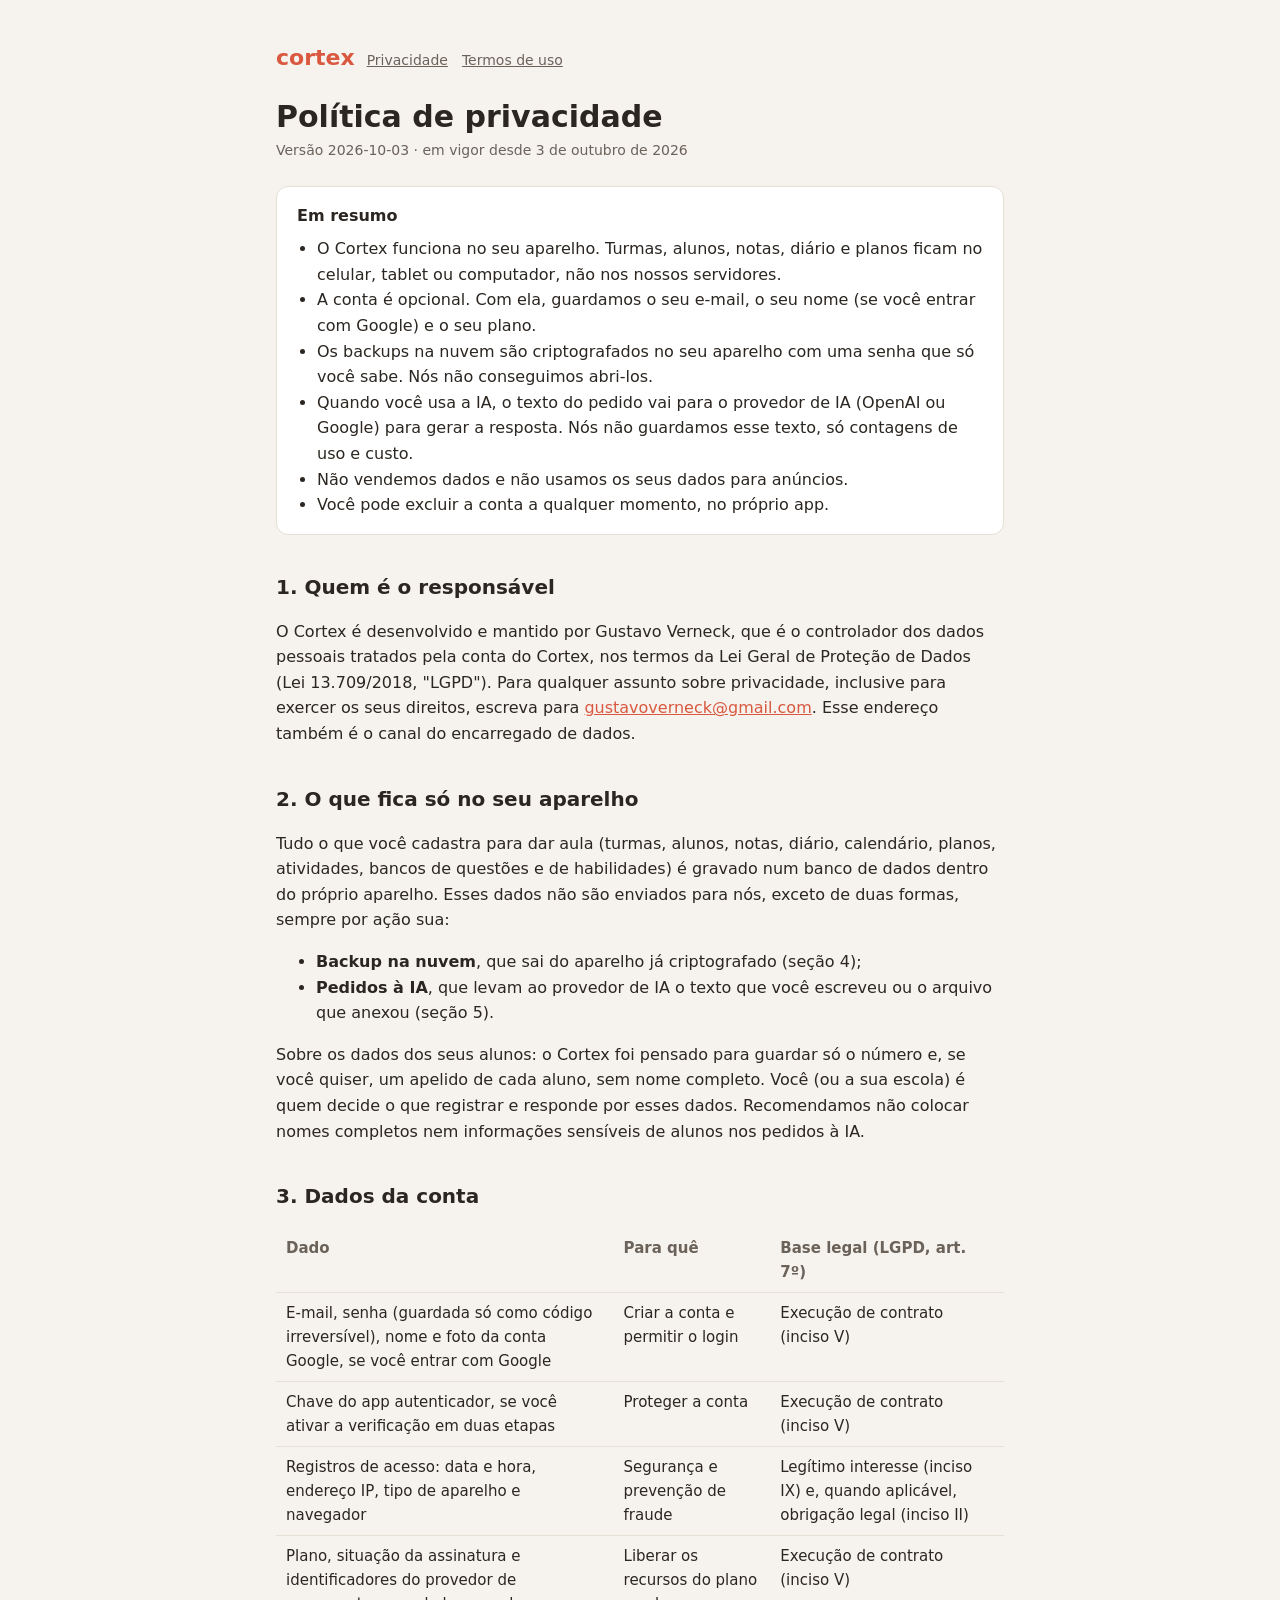
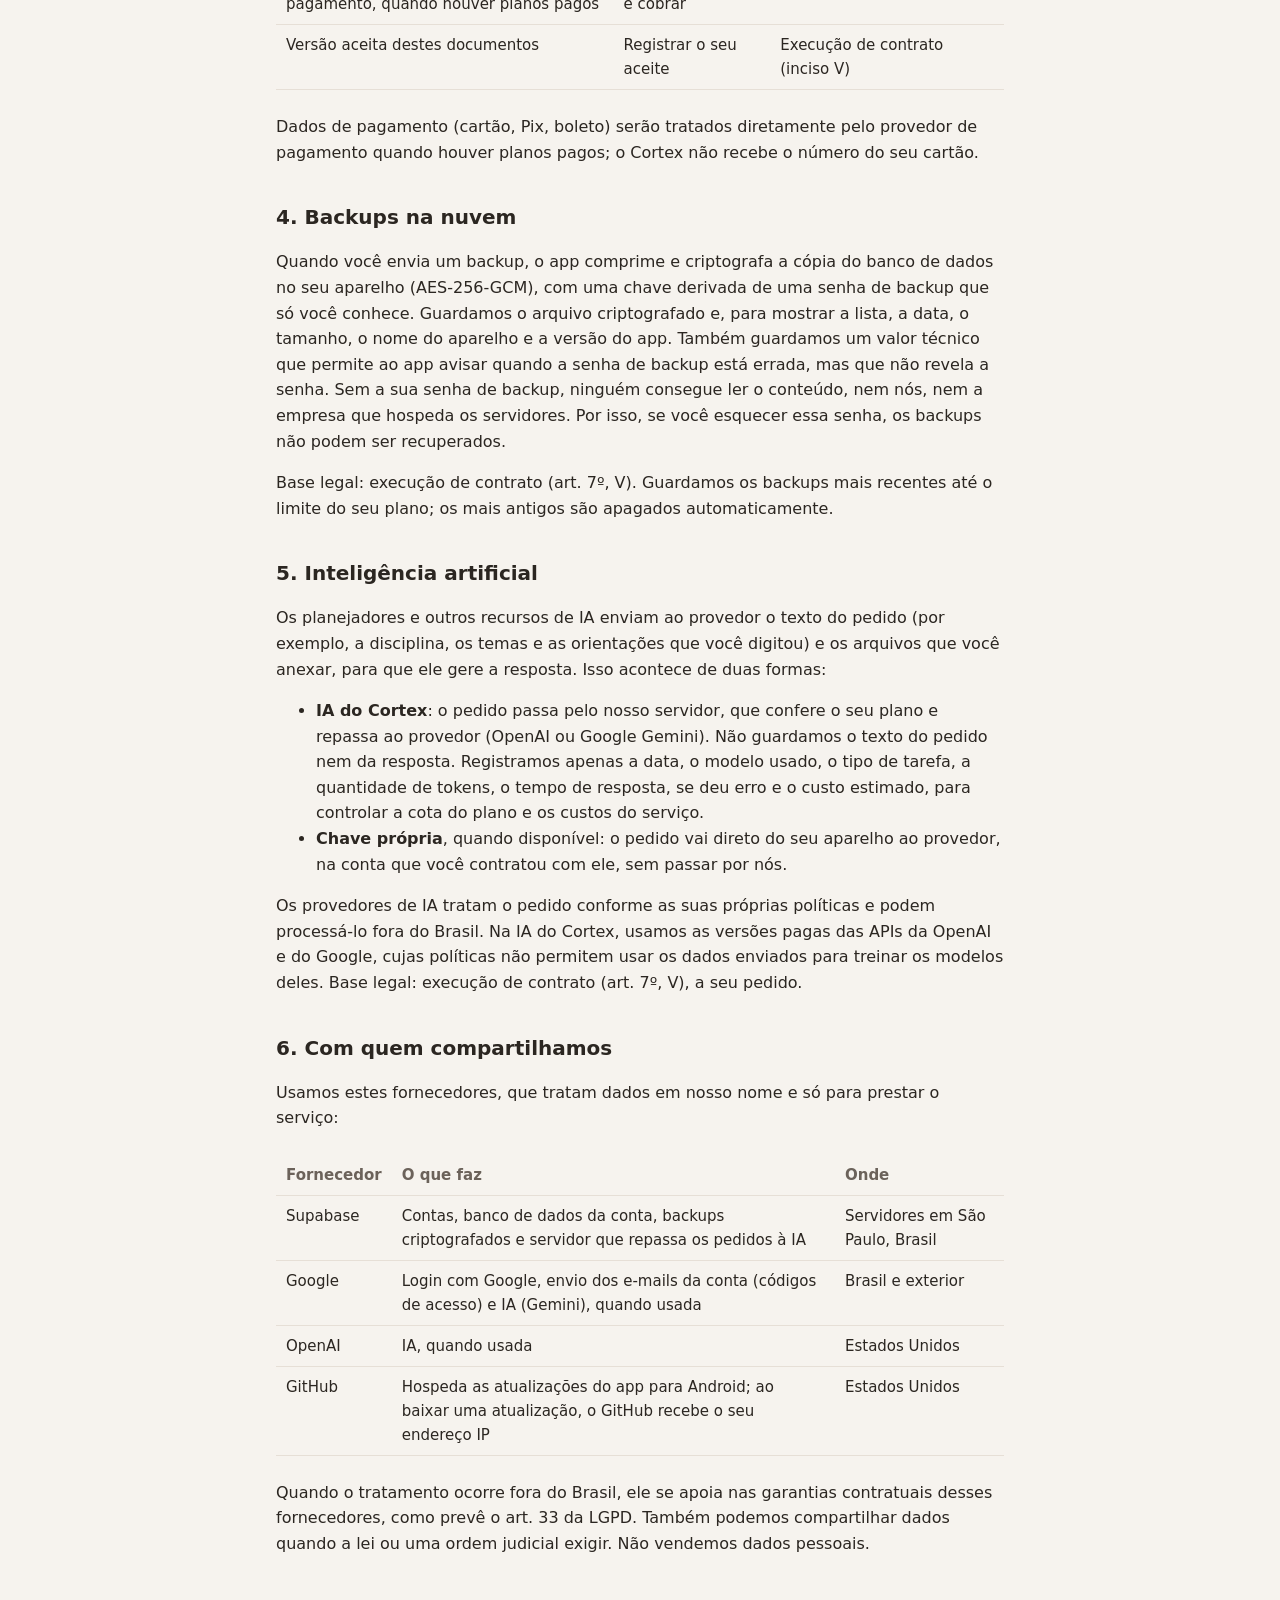
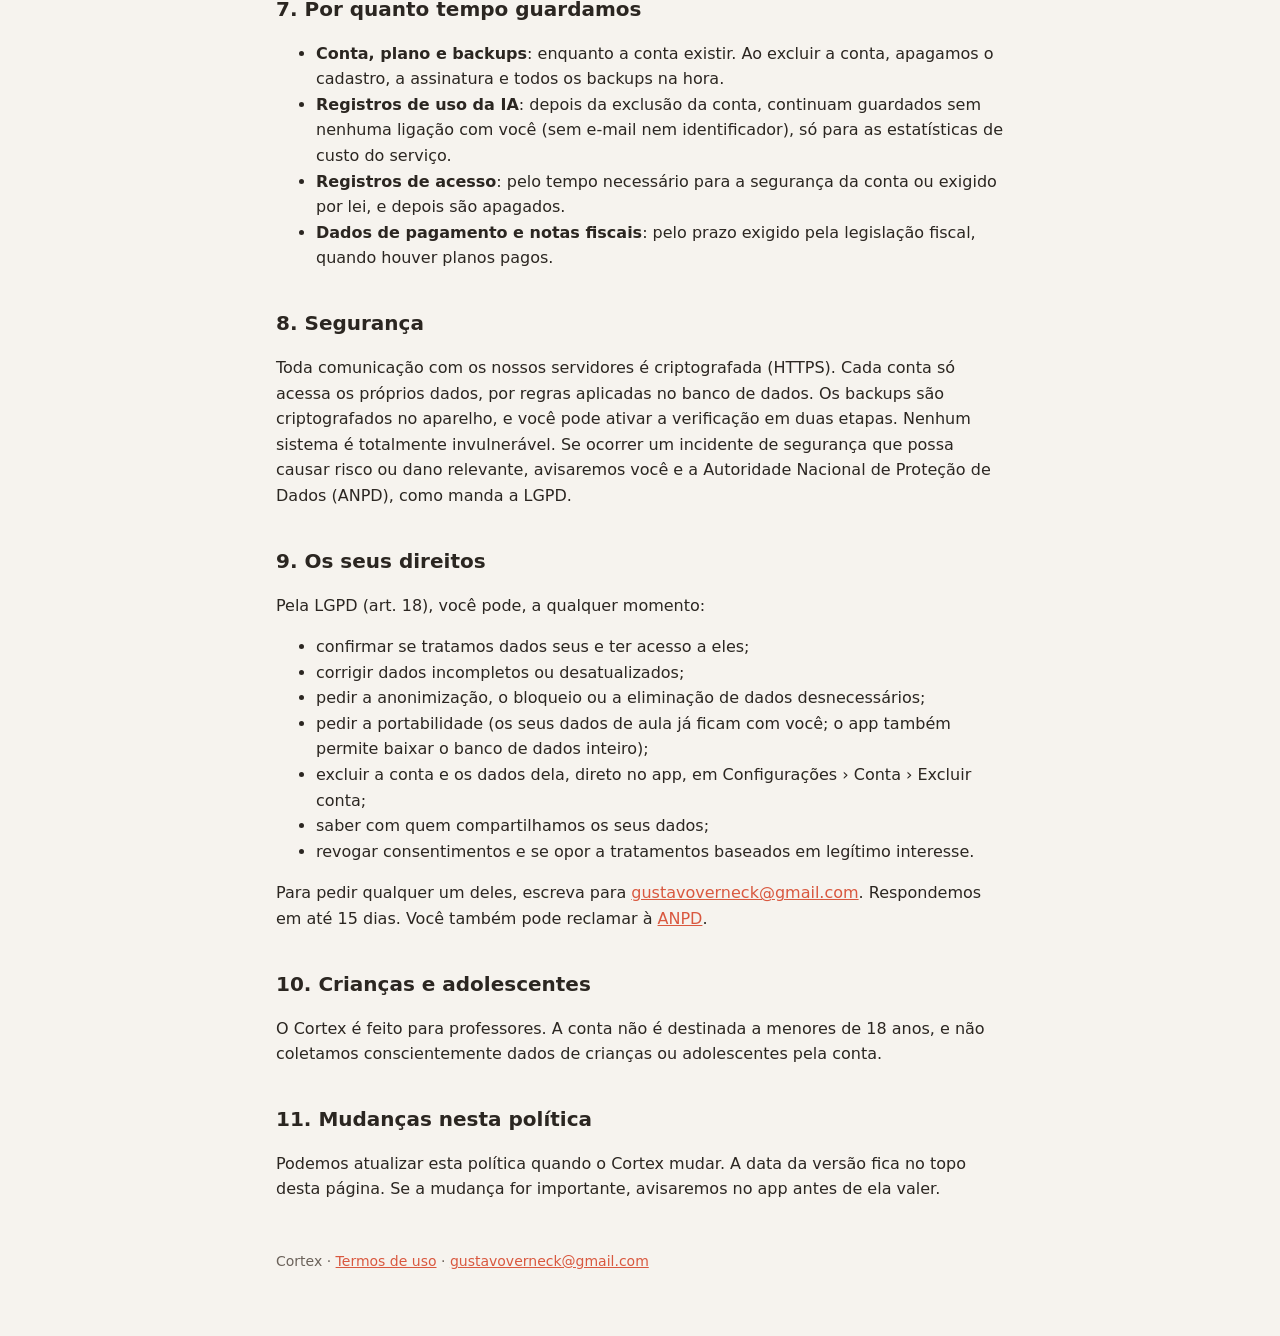
==== privacidade.html @ 9cc3bcda "Política de privacidade e termos de uso do Cortex Páginas públicas para o GitHub Pages (exigidas pel" ====
<!doctype html>
<html lang="pt-BR">
<head>
<meta charset="utf-8">
<meta name="viewport" content="width=device-width, initial-scale=1">
<title>Política de privacidade · Cortex</title>
<meta name="description" content="Como o Cortex trata os seus dados pessoais.">
<link rel="stylesheet" href="style.css">
</head>
<body>
<main>
<header><a class="brand" href="./">cortex</a><nav><a href="privacidade.html">Privacidade</a><a href="termos.html">Termos de uso</a></nav></header>

<h1>Política de privacidade</h1>
<p class="updated">Versão 2026-10-03 · em vigor desde 3 de outubro de 2026</p>

<div class="summary">
<strong>Em resumo</strong>
<ul>
<li>O Cortex funciona no seu aparelho. Turmas, alunos, notas, diário e planos ficam no celular, tablet ou computador, não nos nossos servidores.</li>
<li>A conta é opcional. Com ela, guardamos o seu e-mail, o seu nome (se você entrar com Google) e o seu plano.</li>
<li>Os backups na nuvem são criptografados no seu aparelho com uma senha que só você sabe. Nós não conseguimos abri-los.</li>
<li>Quando você usa a IA, o texto do pedido vai para o provedor de IA (OpenAI ou Google) para gerar a resposta. Nós não guardamos esse texto, só contagens de uso e custo.</li>
<li>Não vendemos dados e não usamos os seus dados para anúncios.</li>
<li>Você pode excluir a conta a qualquer momento, no próprio app.</li>
</ul>
</div>

<h2>1. Quem é o responsável</h2>
<p>O Cortex é desenvolvido e mantido por Gustavo Verneck, que é o controlador dos dados pessoais tratados pela conta do Cortex, nos termos da Lei Geral de Proteção de Dados (Lei 13.709/2018, "LGPD"). Para qualquer assunto sobre privacidade, inclusive para exercer os seus direitos, escreva para <a href="mailto:gustavoverneck@gmail.com">gustavoverneck@gmail.com</a>. Esse endereço também é o canal do encarregado de dados.</p>

<h2>2. O que fica só no seu aparelho</h2>
<p>Tudo o que você cadastra para dar aula (turmas, alunos, notas, diário, calendário, planos, atividades, bancos de questões e de habilidades) é gravado num banco de dados dentro do próprio aparelho. Esses dados não são enviados para nós, exceto de duas formas, sempre por ação sua:</p>
<ul>
<li><strong>Backup na nuvem</strong>, que sai do aparelho já criptografado (seção 4);</li>
<li><strong>Pedidos à IA</strong>, que levam ao provedor de IA o texto que você escreveu ou o arquivo que anexou (seção 5).</li>
</ul>
<p>Sobre os dados dos seus alunos: o Cortex foi pensado para guardar só o número e, se você quiser, um apelido de cada aluno, sem nome completo. Você (ou a sua escola) é quem decide o que registrar e responde por esses dados. Recomendamos não colocar nomes completos nem informações sensíveis de alunos nos pedidos à IA.</p>

<h2>3. Dados da conta</h2>
<div class="table-scroll"><table>
<thead><tr><th>Dado</th><th>Para quê</th><th>Base legal (LGPD, art. 7º)</th></tr></thead>
<tbody>
<tr><td>E-mail, senha (guardada só como código irreversível), nome e foto da conta Google, se você entrar com Google</td><td>Criar a conta e permitir o login</td><td>Execução de contrato (inciso V)</td></tr>
<tr><td>Chave do app autenticador, se você ativar a verificação em duas etapas</td><td>Proteger a conta</td><td>Execução de contrato (inciso V)</td></tr>
<tr><td>Registros de acesso: data e hora, endereço IP, tipo de aparelho e navegador</td><td>Segurança e prevenção de fraude</td><td>Legítimo interesse (inciso IX) e, quando aplicável, obrigação legal (inciso II)</td></tr>
<tr><td>Plano, situação da assinatura e identificadores do provedor de pagamento, quando houver planos pagos</td><td>Liberar os recursos do plano e cobrar</td><td>Execução de contrato (inciso V)</td></tr>
<tr><td>Versão aceita destes documentos</td><td>Registrar o seu aceite</td><td>Execução de contrato (inciso V)</td></tr>
</tbody></table></div>
<p>Dados de pagamento (cartão, Pix, boleto) serão tratados diretamente pelo provedor de pagamento quando houver planos pagos; o Cortex não recebe o número do seu cartão.</p>

<h2>4. Backups na nuvem</h2>
<p>Quando você envia um backup, o app comprime e criptografa a cópia do banco de dados no seu aparelho (AES-256-GCM), com uma chave derivada de uma senha de backup que só você conhece. Guardamos o arquivo criptografado e, para mostrar a lista, a data, o tamanho, o nome do aparelho e a versão do app. Também guardamos um valor técnico que permite ao app avisar quando a senha de backup está errada, mas que não revela a senha. Sem a sua senha de backup, ninguém consegue ler o conteúdo, nem nós, nem a empresa que hospeda os servidores. Por isso, se você esquecer essa senha, os backups não podem ser recuperados.</p>
<p>Base legal: execução de contrato (art. 7º, V). Guardamos os backups mais recentes até o limite do seu plano; os mais antigos são apagados automaticamente.</p>

<h2>5. Inteligência artificial</h2>
<p>Os planejadores e outros recursos de IA enviam ao provedor o texto do pedido (por exemplo, a disciplina, os temas e as orientações que você digitou) e os arquivos que você anexar, para que ele gere a resposta. Isso acontece de duas formas:</p>
<ul>
<li><strong>IA do Cortex</strong>: o pedido passa pelo nosso servidor, que confere o seu plano e repassa ao provedor (OpenAI ou Google Gemini). Não guardamos o texto do pedido nem da resposta. Registramos apenas a data, o modelo usado, o tipo de tarefa, a quantidade de tokens, o tempo de resposta, se deu erro e o custo estimado, para controlar a cota do plano e os custos do serviço.</li>
<li><strong>Chave própria</strong>, quando disponível: o pedido vai direto do seu aparelho ao provedor, na conta que você contratou com ele, sem passar por nós.</li>
</ul>
<p>Os provedores de IA tratam o pedido conforme as suas próprias políticas e podem processá-lo fora do Brasil. Na IA do Cortex, usamos as versões pagas das APIs da OpenAI e do Google, cujas políticas não permitem usar os dados enviados para treinar os modelos deles. Base legal: execução de contrato (art. 7º, V), a seu pedido.</p>

<h2>6. Com quem compartilhamos</h2>
<p>Usamos estes fornecedores, que tratam dados em nosso nome e só para prestar o serviço:</p>
<div class="table-scroll"><table>
<thead><tr><th>Fornecedor</th><th>O que faz</th><th>Onde</th></tr></thead>
<tbody>
<tr><td>Supabase</td><td>Contas, banco de dados da conta, backups criptografados e servidor que repassa os pedidos à IA</td><td>Servidores em São Paulo, Brasil</td></tr>
<tr><td>Google</td><td>Login com Google, envio dos e-mails da conta (códigos de acesso) e IA (Gemini), quando usada</td><td>Brasil e exterior</td></tr>
<tr><td>OpenAI</td><td>IA, quando usada</td><td>Estados Unidos</td></tr>
<tr><td>GitHub</td><td>Hospeda as atualizações do app para Android; ao baixar uma atualização, o GitHub recebe o seu endereço IP</td><td>Estados Unidos</td></tr>
</tbody></table></div>
<p>Quando o tratamento ocorre fora do Brasil, ele se apoia nas garantias contratuais desses fornecedores, como prevê o art. 33 da LGPD. Também podemos compartilhar dados quando a lei ou uma ordem judicial exigir. Não vendemos dados pessoais.</p>

<h2>7. Por quanto tempo guardamos</h2>
<ul>
<li><strong>Conta, plano e backups</strong>: enquanto a conta existir. Ao excluir a conta, apagamos o cadastro, a assinatura e todos os backups na hora.</li>
<li><strong>Registros de uso da IA</strong>: depois da exclusão da conta, continuam guardados sem nenhuma ligação com você (sem e-mail nem identificador), só para as estatísticas de custo do serviço.</li>
<li><strong>Registros de acesso</strong>: pelo tempo necessário para a segurança da conta ou exigido por lei, e depois são apagados.</li>
<li><strong>Dados de pagamento e notas fiscais</strong>: pelo prazo exigido pela legislação fiscal, quando houver planos pagos.</li>
</ul>

<h2>8. Segurança</h2>
<p>Toda comunicação com os nossos servidores é criptografada (HTTPS). Cada conta só acessa os próprios dados, por regras aplicadas no banco de dados. Os backups são criptografados no aparelho, e você pode ativar a verificação em duas etapas. Nenhum sistema é totalmente invulnerável. Se ocorrer um incidente de segurança que possa causar risco ou dano relevante, avisaremos você e a Autoridade Nacional de Proteção de Dados (ANPD), como manda a LGPD.</p>

<h2>9. Os seus direitos</h2>
<p>Pela LGPD (art. 18), você pode, a qualquer momento:</p>
<ul>
<li>confirmar se tratamos dados seus e ter acesso a eles;</li>
<li>corrigir dados incompletos ou desatualizados;</li>
<li>pedir a anonimização, o bloqueio ou a eliminação de dados desnecessários;</li>
<li>pedir a portabilidade (os seus dados de aula já ficam com você; o app também permite baixar o banco de dados inteiro);</li>
<li>excluir a conta e os dados dela, direto no app, em Configurações › Conta › Excluir conta;</li>
<li>saber com quem compartilhamos os seus dados;</li>
<li>revogar consentimentos e se opor a tratamentos baseados em legítimo interesse.</li>
</ul>
<p>Para pedir qualquer um deles, escreva para <a href="mailto:gustavoverneck@gmail.com">gustavoverneck@gmail.com</a>. Respondemos em até 15 dias. Você também pode reclamar à <a href="https://www.gov.br/anpd">ANPD</a>.</p>

<h2>10. Crianças e adolescentes</h2>
<p>O Cortex é feito para professores. A conta não é destinada a menores de 18 anos, e não coletamos conscientemente dados de crianças ou adolescentes pela conta.</p>

<h2>11. Mudanças nesta política</h2>
<p>Podemos atualizar esta política quando o Cortex mudar. A data da versão fica no topo desta página. Se a mudança for importante, avisaremos no app antes de ela valer.</p>

<footer>Cortex · <a href="termos.html">Termos de uso</a> · <a href="mailto:gustavoverneck@gmail.com">gustavoverneck@gmail.com</a></footer>
</main>
</body>
</html>
---- style.css ----
:root { color-scheme: light dark; --bg: #f6f3ee; --text: #2b2621; --muted: #6b625a; --accent: #d9583f; --card: #ffffff; --line: #e6dfd6; }
@media (prefers-color-scheme: dark) { :root { --bg: #14110f; --text: #ece6df; --muted: #a39a90; --accent: #f08a73; --card: #1d1916; --line: #322b26; } }
* { box-sizing: border-box; }
body { margin: 0; background: var(--bg); color: var(--text); font: 16px/1.6 system-ui, -apple-system, "Segoe UI", Roboto, sans-serif; }
main { max-width: 760px; margin: 0 auto; padding: 40px 16px 64px; }
header { display: flex; align-items: baseline; gap: 12px; margin-bottom: 8px; }
.brand { color: var(--accent); font-weight: 800; font-size: 22px; text-decoration: none; }
nav a { color: var(--muted); margin-right: 14px; font-size: 14px; }
h1 { font-size: 30px; line-height: 1.2; margin: 24px 0 4px; }
h2 { font-size: 20px; margin: 36px 0 8px; }
h3 { font-size: 16px; margin: 20px 0 4px; }
.updated { color: var(--muted); font-size: 14px; margin: 0 0 24px; }
.summary { background: var(--card); border: 1px solid var(--line); border-radius: 12px; padding: 16px 20px; }
.summary ul { margin: 8px 0 0; padding-left: 20px; }
table { width: 100%; border-collapse: collapse; font-size: 15px; margin: 8px 0; }
th, td { text-align: left; vertical-align: top; padding: 8px 10px; border-bottom: 1px solid var(--line); }
th { color: var(--muted); font-weight: 600; }
.table-scroll { overflow-x: auto; }
a { color: var(--accent); }
footer { margin-top: 48px; color: var(--muted); font-size: 14px; }
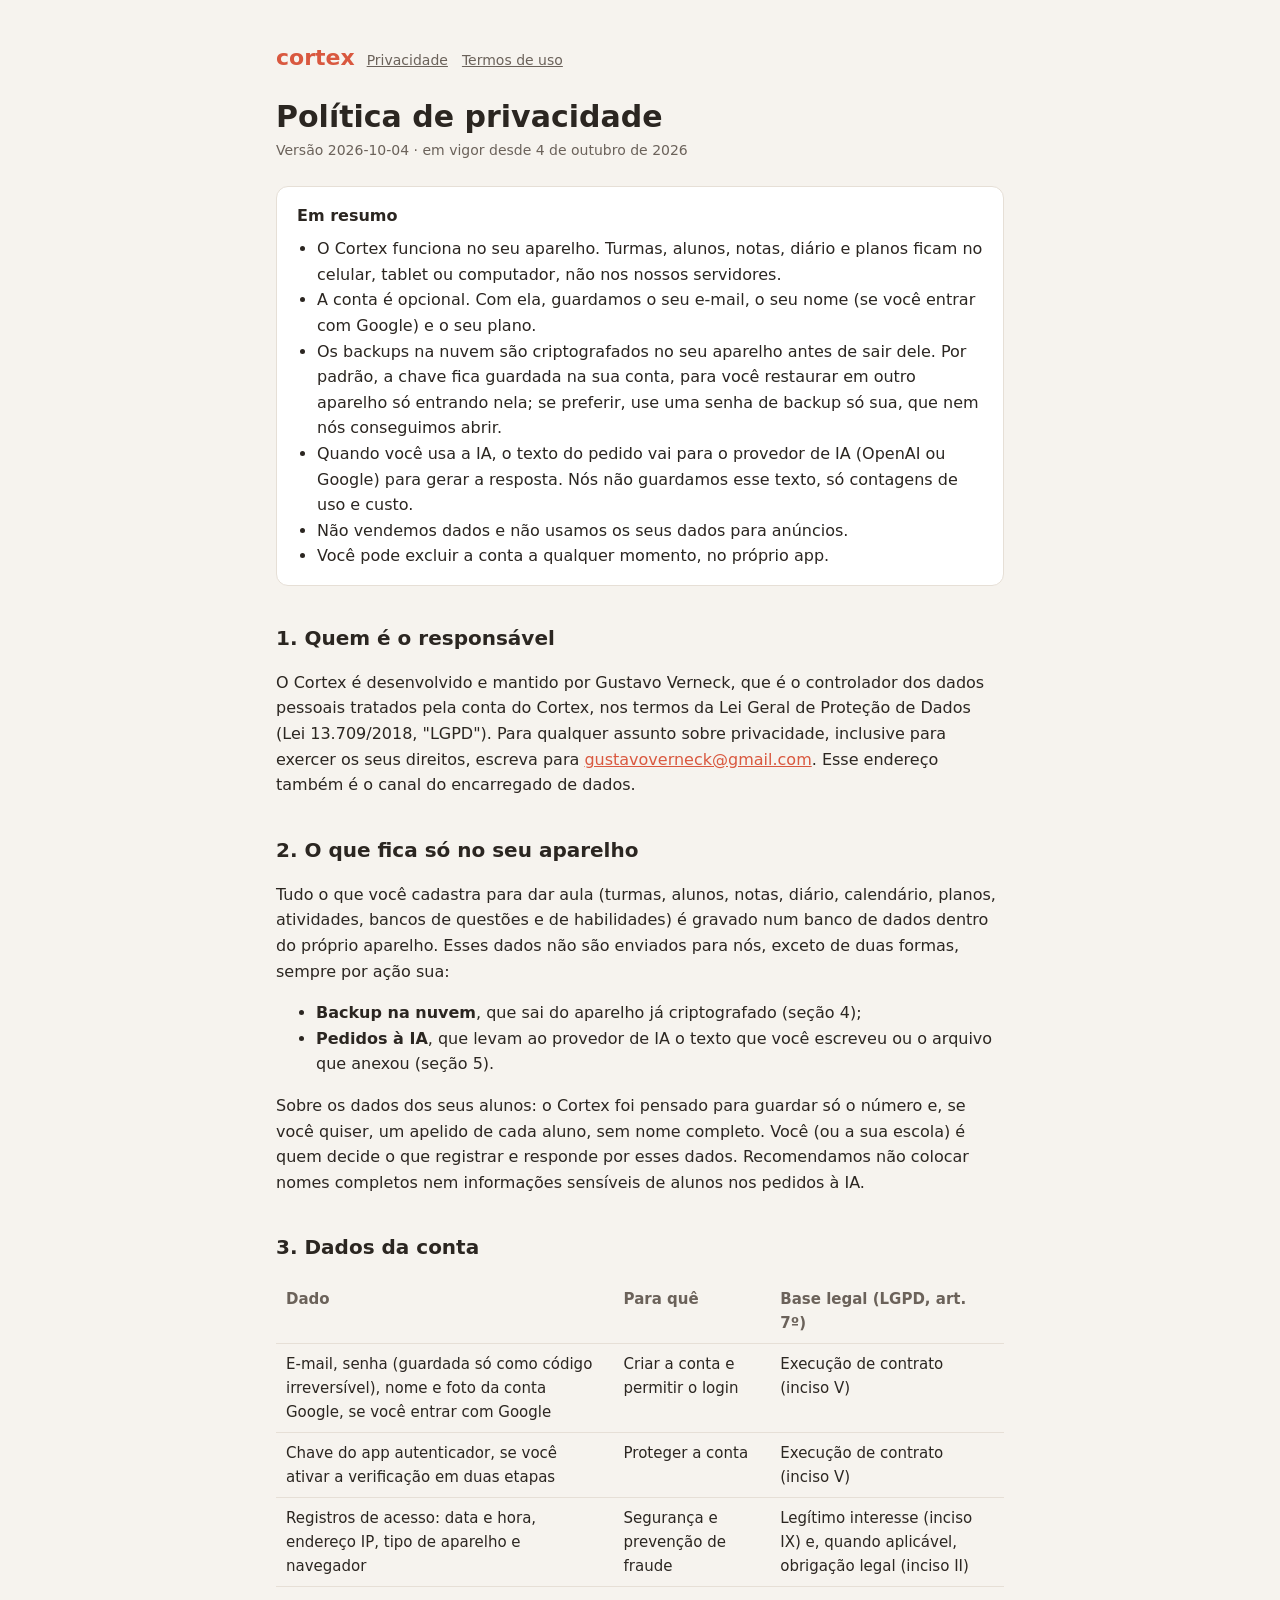
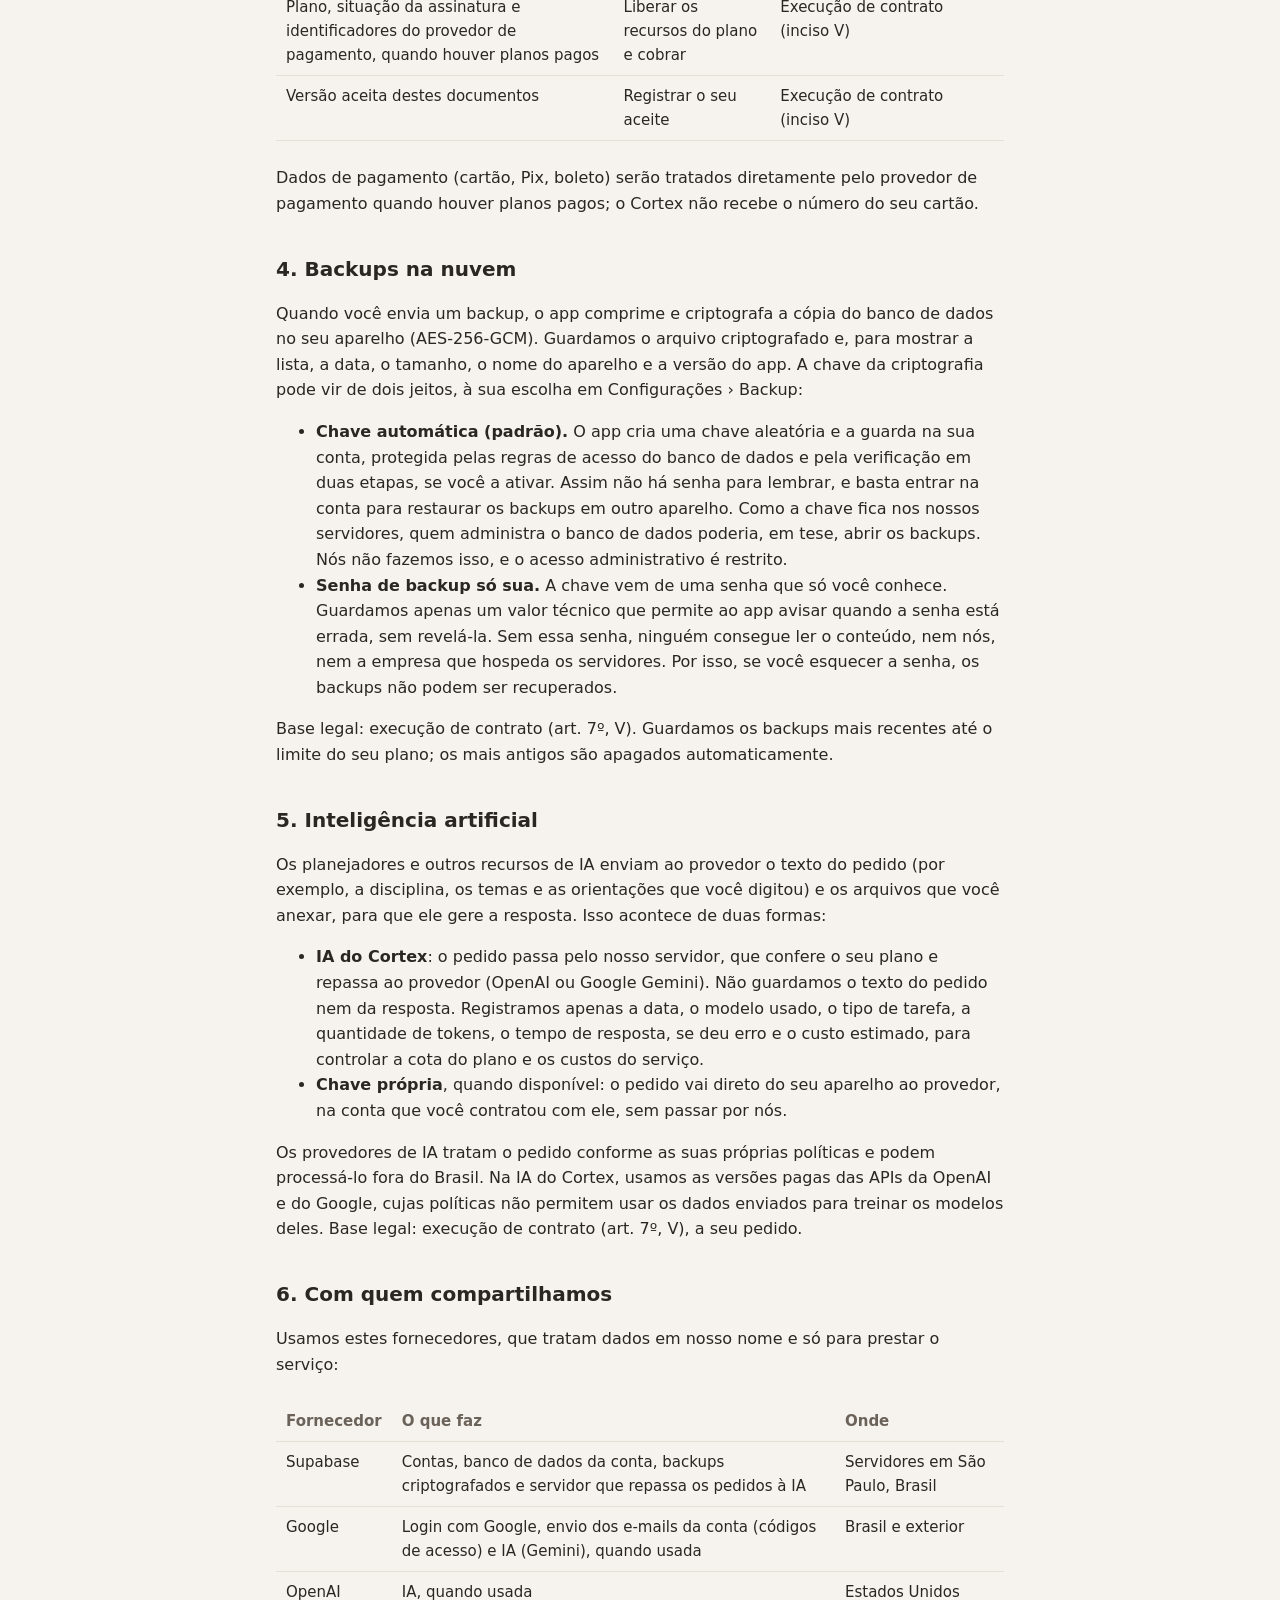
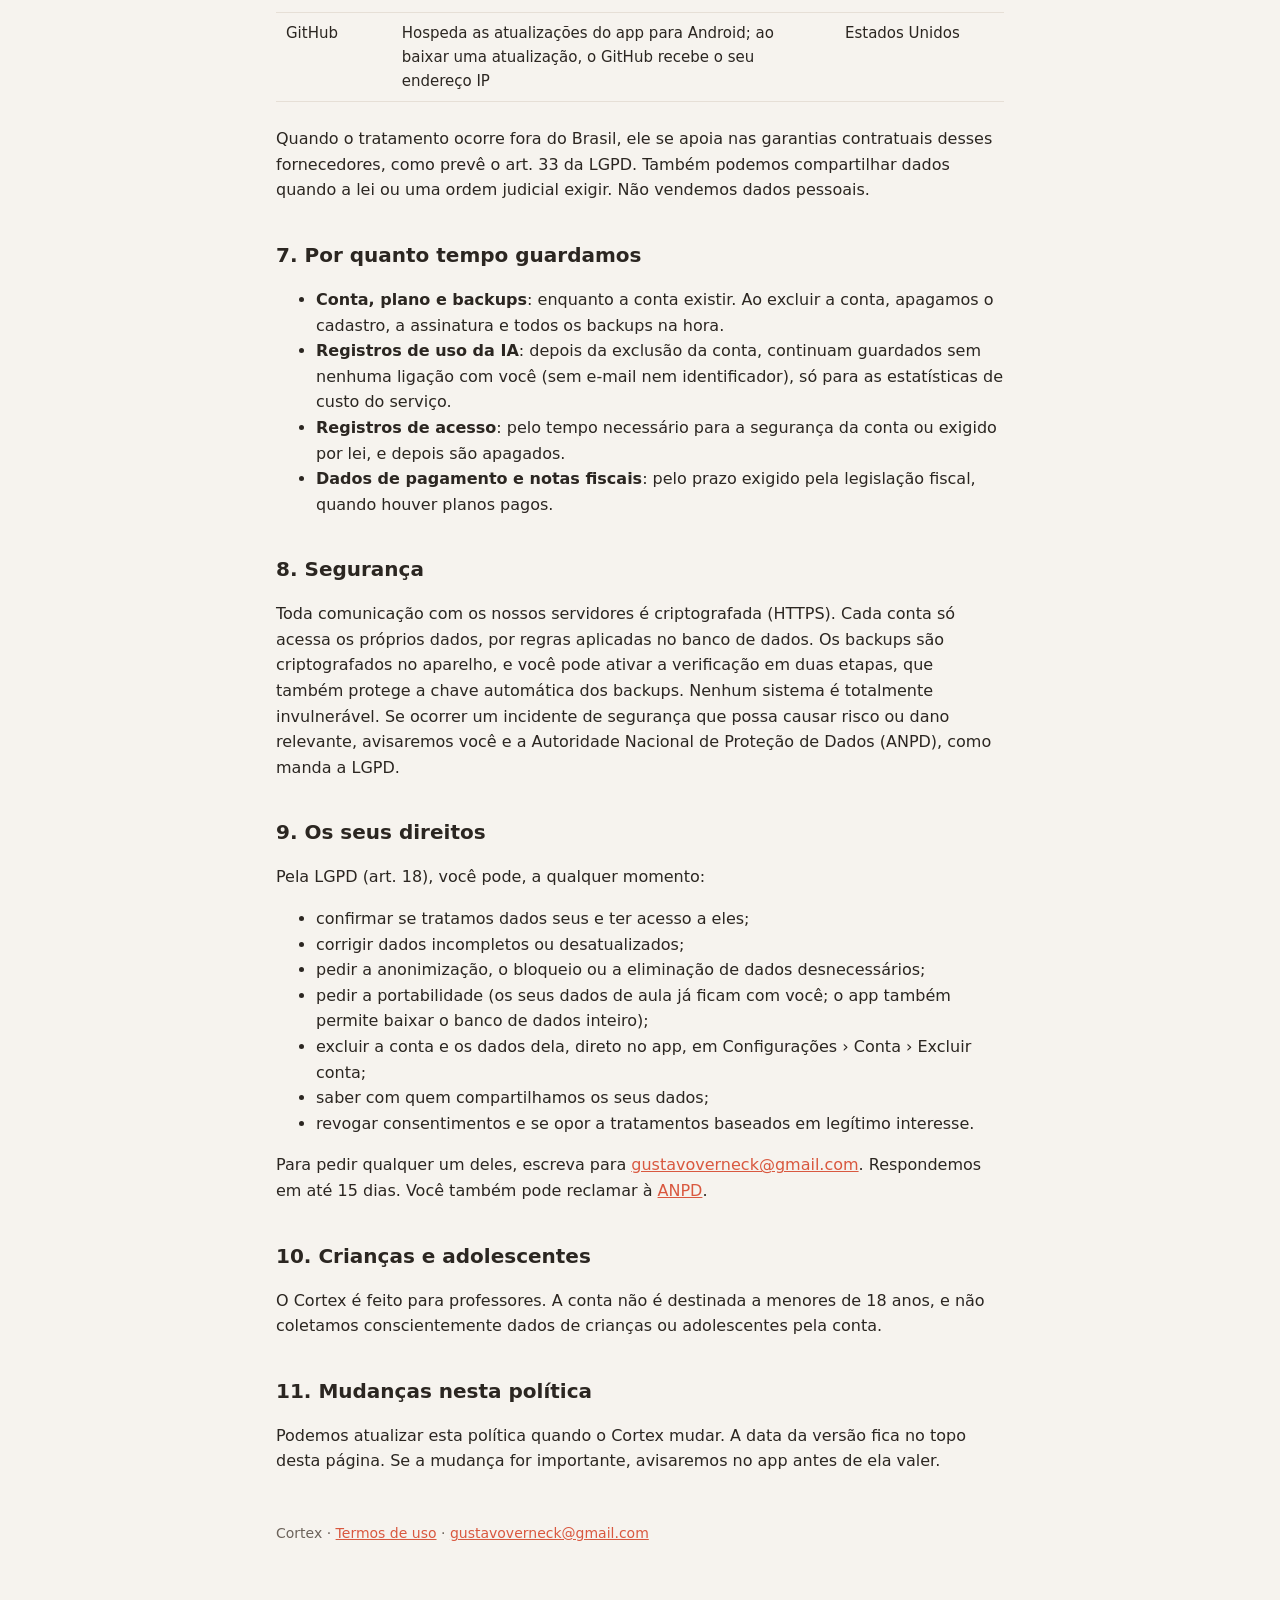
==== commit 8eddea64: "Privacy policy and terms: automatic backup key kept in the account Co-Authored-By: Claude Opus 5.5 (" ====
--- a/privacidade.html
+++ b/privacidade.html
@@ -12,14 +12,14 @@
 <header><a class="brand" href="./">cortex</a><nav><a href="privacidade.html">Privacidade</a><a href="termos.html">Termos de uso</a></nav></header>
 
 <h1>Política de privacidade</h1>
-<p class="updated">Versão 2026-10-03 · em vigor desde 3 de outubro de 2026</p>
+<p class="updated">Versão 2026-10-04 · em vigor desde 4 de outubro de 2026</p>
 
 <div class="summary">
 <strong>Em resumo</strong>
 <ul>
 <li>O Cortex funciona no seu aparelho. Turmas, alunos, notas, diário e planos ficam no celular, tablet ou computador, não nos nossos servidores.</li>
 <li>A conta é opcional. Com ela, guardamos o seu e-mail, o seu nome (se você entrar com Google) e o seu plano.</li>
-<li>Os backups na nuvem são criptografados no seu aparelho com uma senha que só você sabe. Nós não conseguimos abri-los.</li>
+<li>Os backups na nuvem são criptografados no seu aparelho antes de sair dele. Por padrão, a chave fica guardada na sua conta, para você restaurar em outro aparelho só entrando nela; se preferir, use uma senha de backup só sua, que nem nós conseguimos abrir.</li>
 <li>Quando você usa a IA, o texto do pedido vai para o provedor de IA (OpenAI ou Google) para gerar a resposta. Nós não guardamos esse texto, só contagens de uso e custo.</li>
 <li>Não vendemos dados e não usamos os seus dados para anúncios.</li>
 <li>Você pode excluir a conta a qualquer momento, no próprio app.</li>
@@ -50,7 +50,11 @@
 <p>Dados de pagamento (cartão, Pix, boleto) serão tratados diretamente pelo provedor de pagamento quando houver planos pagos; o Cortex não recebe o número do seu cartão.</p>
 
 <h2>4. Backups na nuvem</h2>
-<p>Quando você envia um backup, o app comprime e criptografa a cópia do banco de dados no seu aparelho (AES-256-GCM), com uma chave derivada de uma senha de backup que só você conhece. Guardamos o arquivo criptografado e, para mostrar a lista, a data, o tamanho, o nome do aparelho e a versão do app. Também guardamos um valor técnico que permite ao app avisar quando a senha de backup está errada, mas que não revela a senha. Sem a sua senha de backup, ninguém consegue ler o conteúdo, nem nós, nem a empresa que hospeda os servidores. Por isso, se você esquecer essa senha, os backups não podem ser recuperados.</p>
+<p>Quando você envia um backup, o app comprime e criptografa a cópia do banco de dados no seu aparelho (AES-256-GCM). Guardamos o arquivo criptografado e, para mostrar a lista, a data, o tamanho, o nome do aparelho e a versão do app. A chave da criptografia pode vir de dois jeitos, à sua escolha em Configurações › Backup:</p>
+<ul>
+<li><strong>Chave automática (padrão).</strong> O app cria uma chave aleatória e a guarda na sua conta, protegida pelas regras de acesso do banco de dados e pela verificação em duas etapas, se você a ativar. Assim não há senha para lembrar, e basta entrar na conta para restaurar os backups em outro aparelho. Como a chave fica nos nossos servidores, quem administra o banco de dados poderia, em tese, abrir os backups. Nós não fazemos isso, e o acesso administrativo é restrito.</li>
+<li><strong>Senha de backup só sua.</strong> A chave vem de uma senha que só você conhece. Guardamos apenas um valor técnico que permite ao app avisar quando a senha está errada, sem revelá-la. Sem essa senha, ninguém consegue ler o conteúdo, nem nós, nem a empresa que hospeda os servidores. Por isso, se você esquecer a senha, os backups não podem ser recuperados.</li>
+</ul>
 <p>Base legal: execução de contrato (art. 7º, V). Guardamos os backups mais recentes até o limite do seu plano; os mais antigos são apagados automaticamente.</p>
 
 <h2>5. Inteligência artificial</h2>
@@ -82,7 +86,7 @@
 </ul>
 
 <h2>8. Segurança</h2>
-<p>Toda comunicação com os nossos servidores é criptografada (HTTPS). Cada conta só acessa os próprios dados, por regras aplicadas no banco de dados. Os backups são criptografados no aparelho, e você pode ativar a verificação em duas etapas. Nenhum sistema é totalmente invulnerável. Se ocorrer um incidente de segurança que possa causar risco ou dano relevante, avisaremos você e a Autoridade Nacional de Proteção de Dados (ANPD), como manda a LGPD.</p>
+<p>Toda comunicação com os nossos servidores é criptografada (HTTPS). Cada conta só acessa os próprios dados, por regras aplicadas no banco de dados. Os backups são criptografados no aparelho, e você pode ativar a verificação em duas etapas, que também protege a chave automática dos backups. Nenhum sistema é totalmente invulnerável. Se ocorrer um incidente de segurança que possa causar risco ou dano relevante, avisaremos você e a Autoridade Nacional de Proteção de Dados (ANPD), como manda a LGPD.</p>
 
 <h2>9. Os seus direitos</h2>
 <p>Pela LGPD (art. 18), você pode, a qualquer momento:</p>
